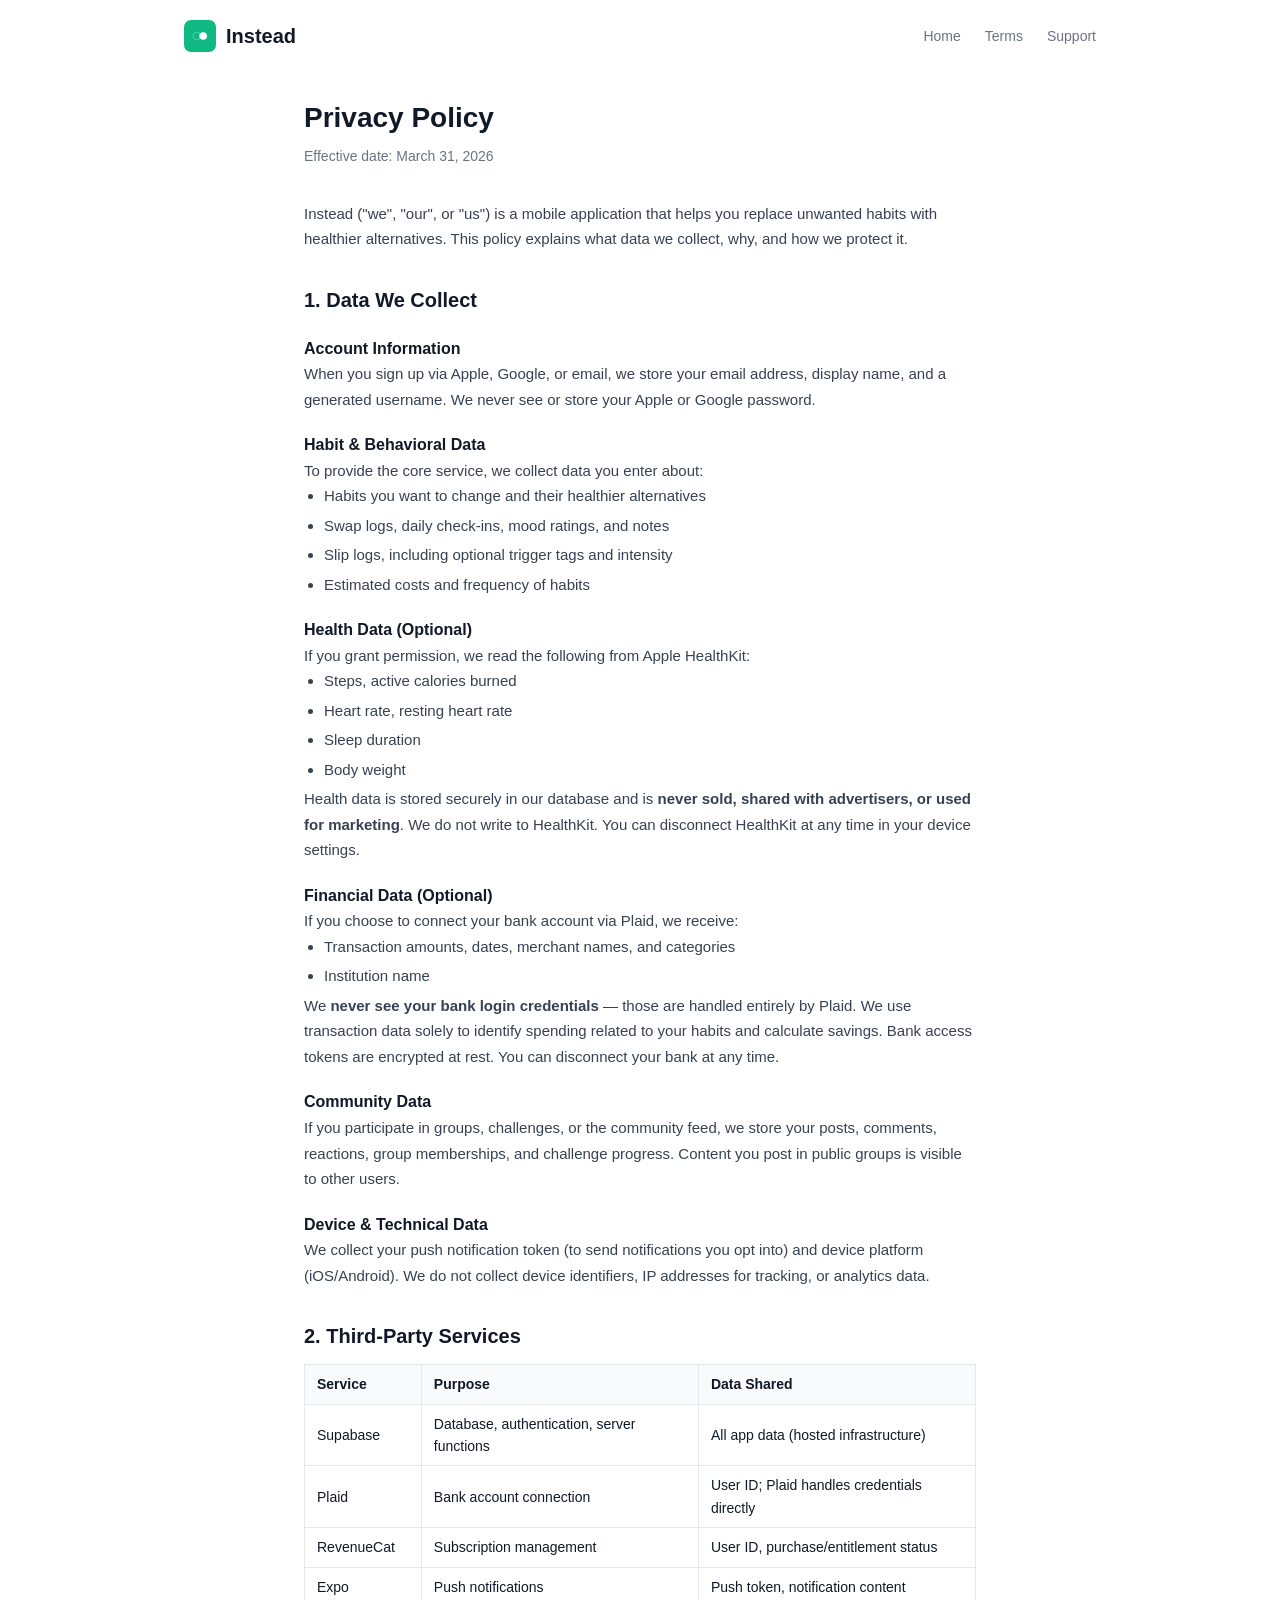
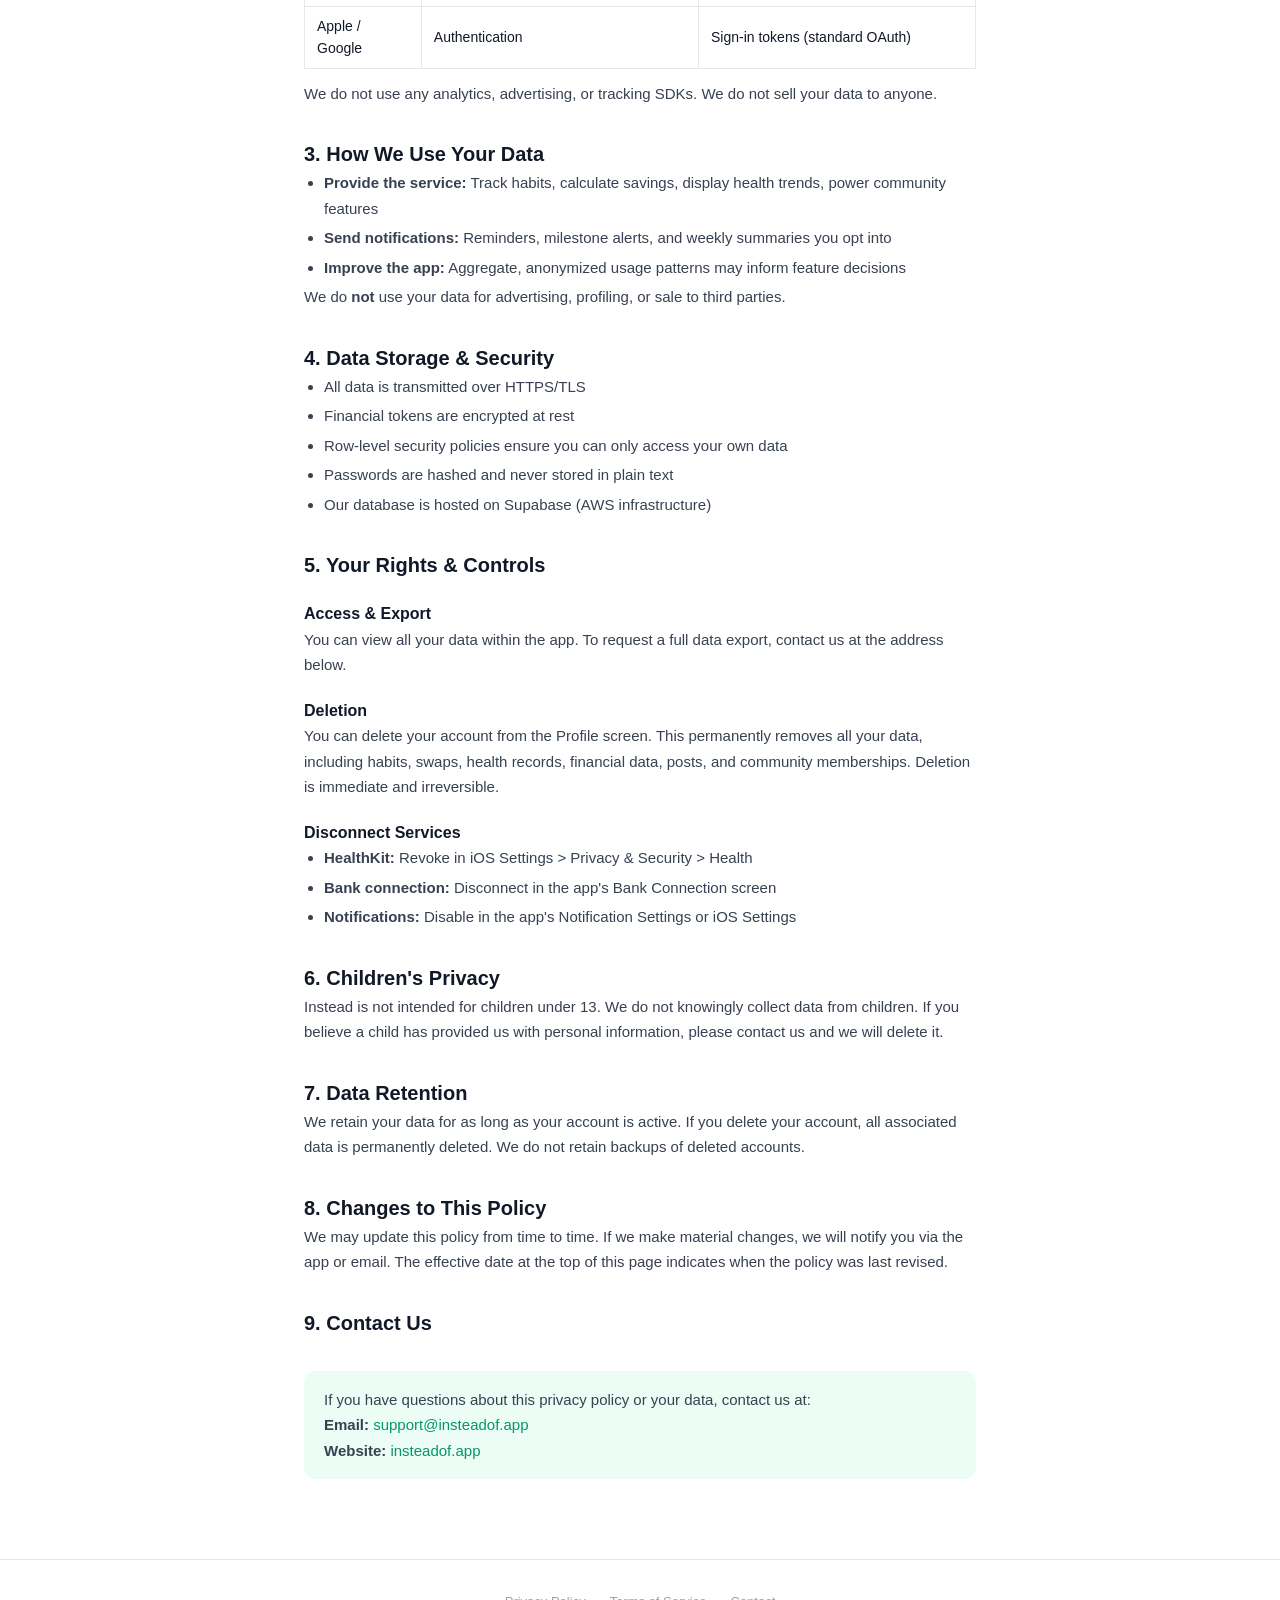
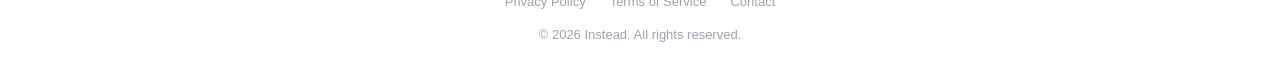
==== privacy.html @ 3264bbea "Initial landing page, privacy policy, and terms of service Static site for insteadof.app with: - Lan" ====
<!DOCTYPE html>
<html lang="en">
<head>
  <meta charset="UTF-8">
  <meta name="viewport" content="width=device-width, initial-scale=1.0">
  <title>Privacy Policy - Instead</title>
  <link rel="stylesheet" href="style.css">
  <link rel="icon" href="data:image/svg+xml,<svg xmlns='http://www.w3.org/2000/svg' viewBox='0 0 100 100'><rect width='100' height='100' rx='22' fill='%2310b981'/><circle cx='40' cy='50' r='12' fill='none' stroke='white' stroke-width='2.2' opacity='.4'/><circle cx='60' cy='50' r='12' fill='white'/></svg>">
</head>
<body>

<nav>
  <a href="/" class="logo">
    <svg width="32" height="32" viewBox="0 0 1024 1024">
      <rect width="1024" height="1024" rx="225" fill="#10b981"/>
      <circle cx="410" cy="512" r="122" fill="none" stroke="white" stroke-width="22" opacity="0.4"/>
      <circle cx="614" cy="512" r="122" fill="white"/>
    </svg>
    Instead
  </a>
  <div class="links">
    <a href="/">Home</a>
    <a href="/terms">Terms</a>
    <a href="mailto:support@insteadof.app">Support</a>
  </div>
</nav>

<div class="legal">

<h1>Privacy Policy</h1>
<p class="effective">Effective date: March 31, 2026</p>

<p>Instead ("we", "our", or "us") is a mobile application that helps you replace unwanted habits with healthier alternatives. This policy explains what data we collect, why, and how we protect it.</p>

<h2>1. Data We Collect</h2>

<h3>Account Information</h3>
<p>When you sign up via Apple, Google, or email, we store your email address, display name, and a generated username. We never see or store your Apple or Google password.</p>

<h3>Habit & Behavioral Data</h3>
<p>To provide the core service, we collect data you enter about:</p>
<ul>
  <li>Habits you want to change and their healthier alternatives</li>
  <li>Swap logs, daily check-ins, mood ratings, and notes</li>
  <li>Slip logs, including optional trigger tags and intensity</li>
  <li>Estimated costs and frequency of habits</li>
</ul>

<h3>Health Data (Optional)</h3>
<p>If you grant permission, we read the following from Apple HealthKit:</p>
<ul>
  <li>Steps, active calories burned</li>
  <li>Heart rate, resting heart rate</li>
  <li>Sleep duration</li>
  <li>Body weight</li>
</ul>
<p>Health data is stored securely in our database and is <strong>never sold, shared with advertisers, or used for marketing</strong>. We do not write to HealthKit. You can disconnect HealthKit at any time in your device settings.</p>

<h3>Financial Data (Optional)</h3>
<p>If you choose to connect your bank account via Plaid, we receive:</p>
<ul>
  <li>Transaction amounts, dates, merchant names, and categories</li>
  <li>Institution name</li>
</ul>
<p>We <strong>never see your bank login credentials</strong> &mdash; those are handled entirely by Plaid. We use transaction data solely to identify spending related to your habits and calculate savings. Bank access tokens are encrypted at rest. You can disconnect your bank at any time.</p>

<h3>Community Data</h3>
<p>If you participate in groups, challenges, or the community feed, we store your posts, comments, reactions, group memberships, and challenge progress. Content you post in public groups is visible to other users.</p>

<h3>Device & Technical Data</h3>
<p>We collect your push notification token (to send notifications you opt into) and device platform (iOS/Android). We do not collect device identifiers, IP addresses for tracking, or analytics data.</p>

<h2>2. Third-Party Services</h2>

<table>
  <tr><th>Service</th><th>Purpose</th><th>Data Shared</th></tr>
  <tr><td>Supabase</td><td>Database, authentication, server functions</td><td>All app data (hosted infrastructure)</td></tr>
  <tr><td>Plaid</td><td>Bank account connection</td><td>User ID; Plaid handles credentials directly</td></tr>
  <tr><td>RevenueCat</td><td>Subscription management</td><td>User ID, purchase/entitlement status</td></tr>
  <tr><td>Expo</td><td>Push notifications</td><td>Push token, notification content</td></tr>
  <tr><td>Apple / Google</td><td>Authentication</td><td>Sign-in tokens (standard OAuth)</td></tr>
</table>

<p>We do not use any analytics, advertising, or tracking SDKs. We do not sell your data to anyone.</p>

<h2>3. How We Use Your Data</h2>
<ul>
  <li><strong>Provide the service:</strong> Track habits, calculate savings, display health trends, power community features</li>
  <li><strong>Send notifications:</strong> Reminders, milestone alerts, and weekly summaries you opt into</li>
  <li><strong>Improve the app:</strong> Aggregate, anonymized usage patterns may inform feature decisions</li>
</ul>
<p>We do <strong>not</strong> use your data for advertising, profiling, or sale to third parties.</p>

<h2>4. Data Storage & Security</h2>
<ul>
  <li>All data is transmitted over HTTPS/TLS</li>
  <li>Financial tokens are encrypted at rest</li>
  <li>Row-level security policies ensure you can only access your own data</li>
  <li>Passwords are hashed and never stored in plain text</li>
  <li>Our database is hosted on Supabase (AWS infrastructure)</li>
</ul>

<h2>5. Your Rights & Controls</h2>

<h3>Access & Export</h3>
<p>You can view all your data within the app. To request a full data export, contact us at the address below.</p>

<h3>Deletion</h3>
<p>You can delete your account from the Profile screen. This permanently removes all your data, including habits, swaps, health records, financial data, posts, and community memberships. Deletion is immediate and irreversible.</p>

<h3>Disconnect Services</h3>
<ul>
  <li><strong>HealthKit:</strong> Revoke in iOS Settings &gt; Privacy &amp; Security &gt; Health</li>
  <li><strong>Bank connection:</strong> Disconnect in the app's Bank Connection screen</li>
  <li><strong>Notifications:</strong> Disable in the app's Notification Settings or iOS Settings</li>
</ul>

<h2>6. Children's Privacy</h2>
<p>Instead is not intended for children under 13. We do not knowingly collect data from children. If you believe a child has provided us with personal information, please contact us and we will delete it.</p>

<h2>7. Data Retention</h2>
<p>We retain your data for as long as your account is active. If you delete your account, all associated data is permanently deleted. We do not retain backups of deleted accounts.</p>

<h2>8. Changes to This Policy</h2>
<p>We may update this policy from time to time. If we make material changes, we will notify you via the app or email. The effective date at the top of this page indicates when the policy was last revised.</p>

<h2>9. Contact Us</h2>
<div class="contact-box">
  <p>If you have questions about this privacy policy or your data, contact us at:</p>
  <p><strong>Email:</strong> <a href="mailto:support@insteadof.app">support@insteadof.app</a></p>
  <p><strong>Website:</strong> <a href="https://insteadof.app">insteadof.app</a></p>
</div>

</div>

<footer>
  <div class="links">
    <a href="/privacy">Privacy Policy</a>
    <a href="/terms">Terms of Service</a>
    <a href="mailto:support@insteadof.app">Contact</a>
  </div>
  <p>&copy; 2026 Instead. All rights reserved.</p>
</footer>

</body>
</html>
---- style.css ----
:root {
  --emerald-50: #ecfdf5;
  --emerald-100: #d1fae5;
  --emerald-500: #10b981;
  --emerald-600: #059669;
  --emerald-700: #047857;
  --emerald-900: #064e3b;
  --gray-50: #f9fafb;
  --gray-100: #f3f4f6;
  --gray-200: #e5e7eb;
  --gray-400: #9ca3af;
  --gray-500: #6b7280;
  --gray-700: #374151;
  --gray-900: #111827;
}

* { margin: 0; padding: 0; box-sizing: border-box; }

body {
  font-family: -apple-system, BlinkMacSystemFont, 'Segoe UI', Roboto, sans-serif;
  color: var(--gray-900);
  line-height: 1.6;
  -webkit-font-smoothing: antialiased;
}

a { color: var(--emerald-600); text-decoration: none; }
a:hover { text-decoration: underline; }

/* ─── Nav ─────────────────────────────────────────── */
nav {
  display: flex;
  align-items: center;
  justify-content: space-between;
  max-width: 960px;
  margin: 0 auto;
  padding: 20px 24px;
}
nav .logo {
  display: flex;
  align-items: center;
  gap: 10px;
  font-size: 20px;
  font-weight: 700;
  color: var(--gray-900);
  text-decoration: none;
}
nav .links {
  display: flex;
  gap: 24px;
}
nav .links a {
  font-size: 14px;
  color: var(--gray-500);
}
nav .links a:hover { color: var(--gray-900); text-decoration: none; }

/* ─── Hero ────────────────────────────────────────── */
.hero {
  text-align: center;
  padding: 80px 24px 60px;
  max-width: 640px;
  margin: 0 auto;
}
.hero h1 {
  font-size: 48px;
  font-weight: 800;
  letter-spacing: -0.02em;
  line-height: 1.1;
  margin-bottom: 20px;
}
.hero h1 span { color: var(--emerald-500); }
.hero p {
  font-size: 20px;
  color: var(--gray-500);
  margin-bottom: 40px;
  line-height: 1.5;
}
.hero .badge {
  display: inline-block;
  margin-top: 8px;
}
.hero .badge img {
  height: 54px;
}

/* ─── Features ────────────────────────────────────── */
.features {
  max-width: 960px;
  margin: 0 auto;
  padding: 60px 24px;
  display: grid;
  grid-template-columns: repeat(auto-fit, minmax(260px, 1fr));
  gap: 24px;
}
.feature-card {
  background: white;
  border: 1px solid var(--gray-200);
  border-radius: 16px;
  padding: 28px;
}
.feature-card .icon {
  width: 44px;
  height: 44px;
  border-radius: 12px;
  background: var(--emerald-50);
  display: flex;
  align-items: center;
  justify-content: center;
  font-size: 22px;
  margin-bottom: 16px;
}
.feature-card h3 {
  font-size: 17px;
  font-weight: 700;
  margin-bottom: 6px;
}
.feature-card p {
  font-size: 14px;
  color: var(--gray-500);
  line-height: 1.5;
}

/* ─── Stats ───────────────────────────────────────── */
.stats {
  background: var(--emerald-900);
  padding: 48px 24px;
  text-align: center;
}
.stats-grid {
  max-width: 640px;
  margin: 0 auto;
  display: flex;
  justify-content: space-around;
}
.stat h2 {
  font-size: 36px;
  font-weight: 800;
  color: var(--emerald-500);
}
.stat p {
  font-size: 14px;
  color: rgba(255,255,255,0.6);
  margin-top: 4px;
}

/* ─── CTA ─────────────────────────────────────────── */
.cta {
  text-align: center;
  padding: 80px 24px;
  max-width: 520px;
  margin: 0 auto;
}
.cta h2 {
  font-size: 32px;
  font-weight: 800;
  margin-bottom: 12px;
}
.cta p {
  font-size: 16px;
  color: var(--gray-500);
  margin-bottom: 32px;
}

/* ─── Footer ──────────────────────────────────────── */
footer {
  border-top: 1px solid var(--gray-200);
  padding: 32px 24px;
  text-align: center;
  font-size: 13px;
  color: var(--gray-400);
}
footer a { color: var(--gray-400); }
footer a:hover { color: var(--gray-700); }
footer .links { display: flex; justify-content: center; gap: 24px; margin-bottom: 12px; }

/* ─── Legal pages ─────────────────────────────────── */
.legal {
  max-width: 720px;
  margin: 0 auto;
  padding: 24px 24px 80px;
}
.legal h1 { font-size: 28px; margin-bottom: 4px; }
.legal .effective { font-size: 14px; color: var(--gray-500); margin-bottom: 32px; }
.legal h2 { font-size: 20px; margin-top: 32px; }
.legal h3 { font-size: 16px; margin-top: 20px; }
.legal p, .legal li { font-size: 15px; color: var(--gray-700); line-height: 1.7; }
.legal ul { padding-left: 20px; }
.legal li { margin-bottom: 4px; }
.legal table { width: 100%; border-collapse: collapse; margin: 12px 0; font-size: 14px; }
.legal th, .legal td { text-align: left; padding: 8px 12px; border: 1px solid var(--gray-200); }
.legal th { background: var(--gray-50); font-weight: 600; }
.legal .contact-box {
  background: var(--emerald-50);
  border-radius: 12px;
  padding: 16px 20px;
  margin-top: 32px;
}

/* ─── Responsive ──────────────────────────────────── */
@media (max-width: 640px) {
  .hero h1 { font-size: 32px; }
  .hero p { font-size: 17px; }
  .stats-grid { flex-direction: column; gap: 24px; }
}
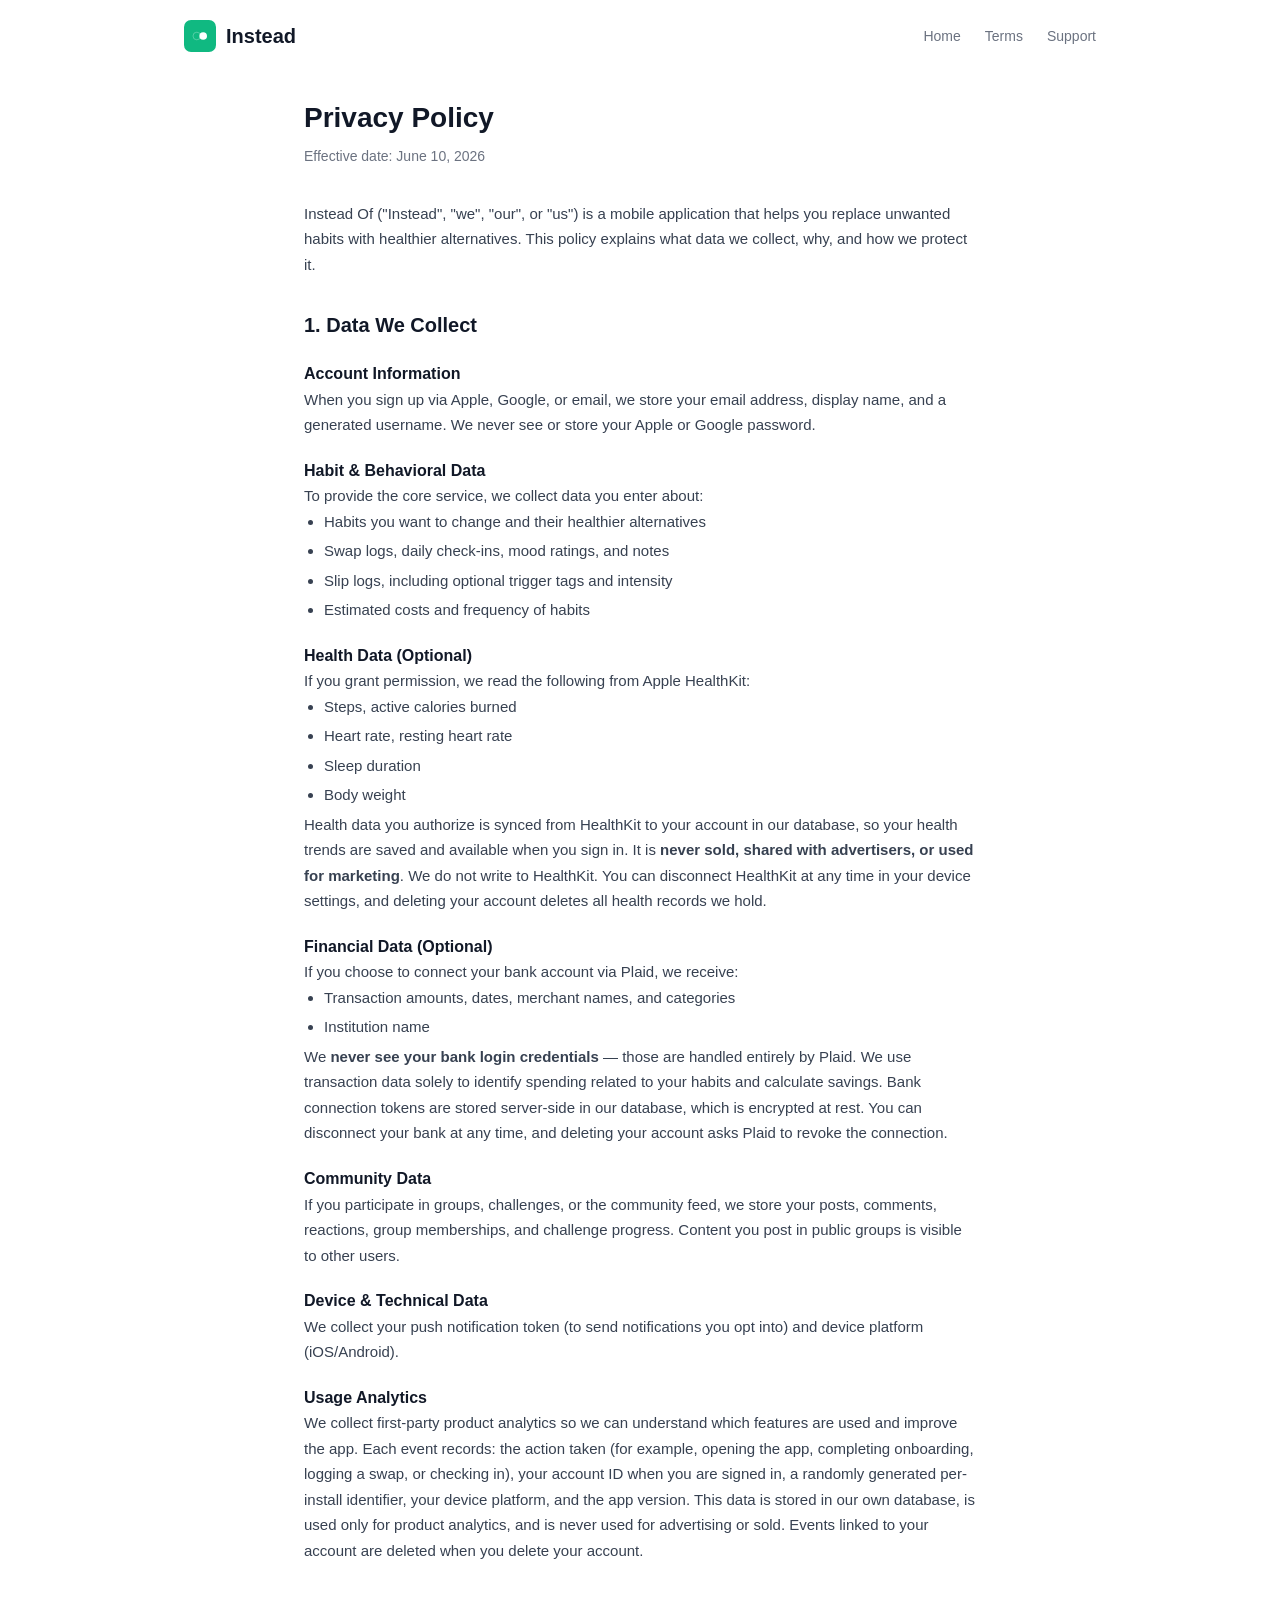
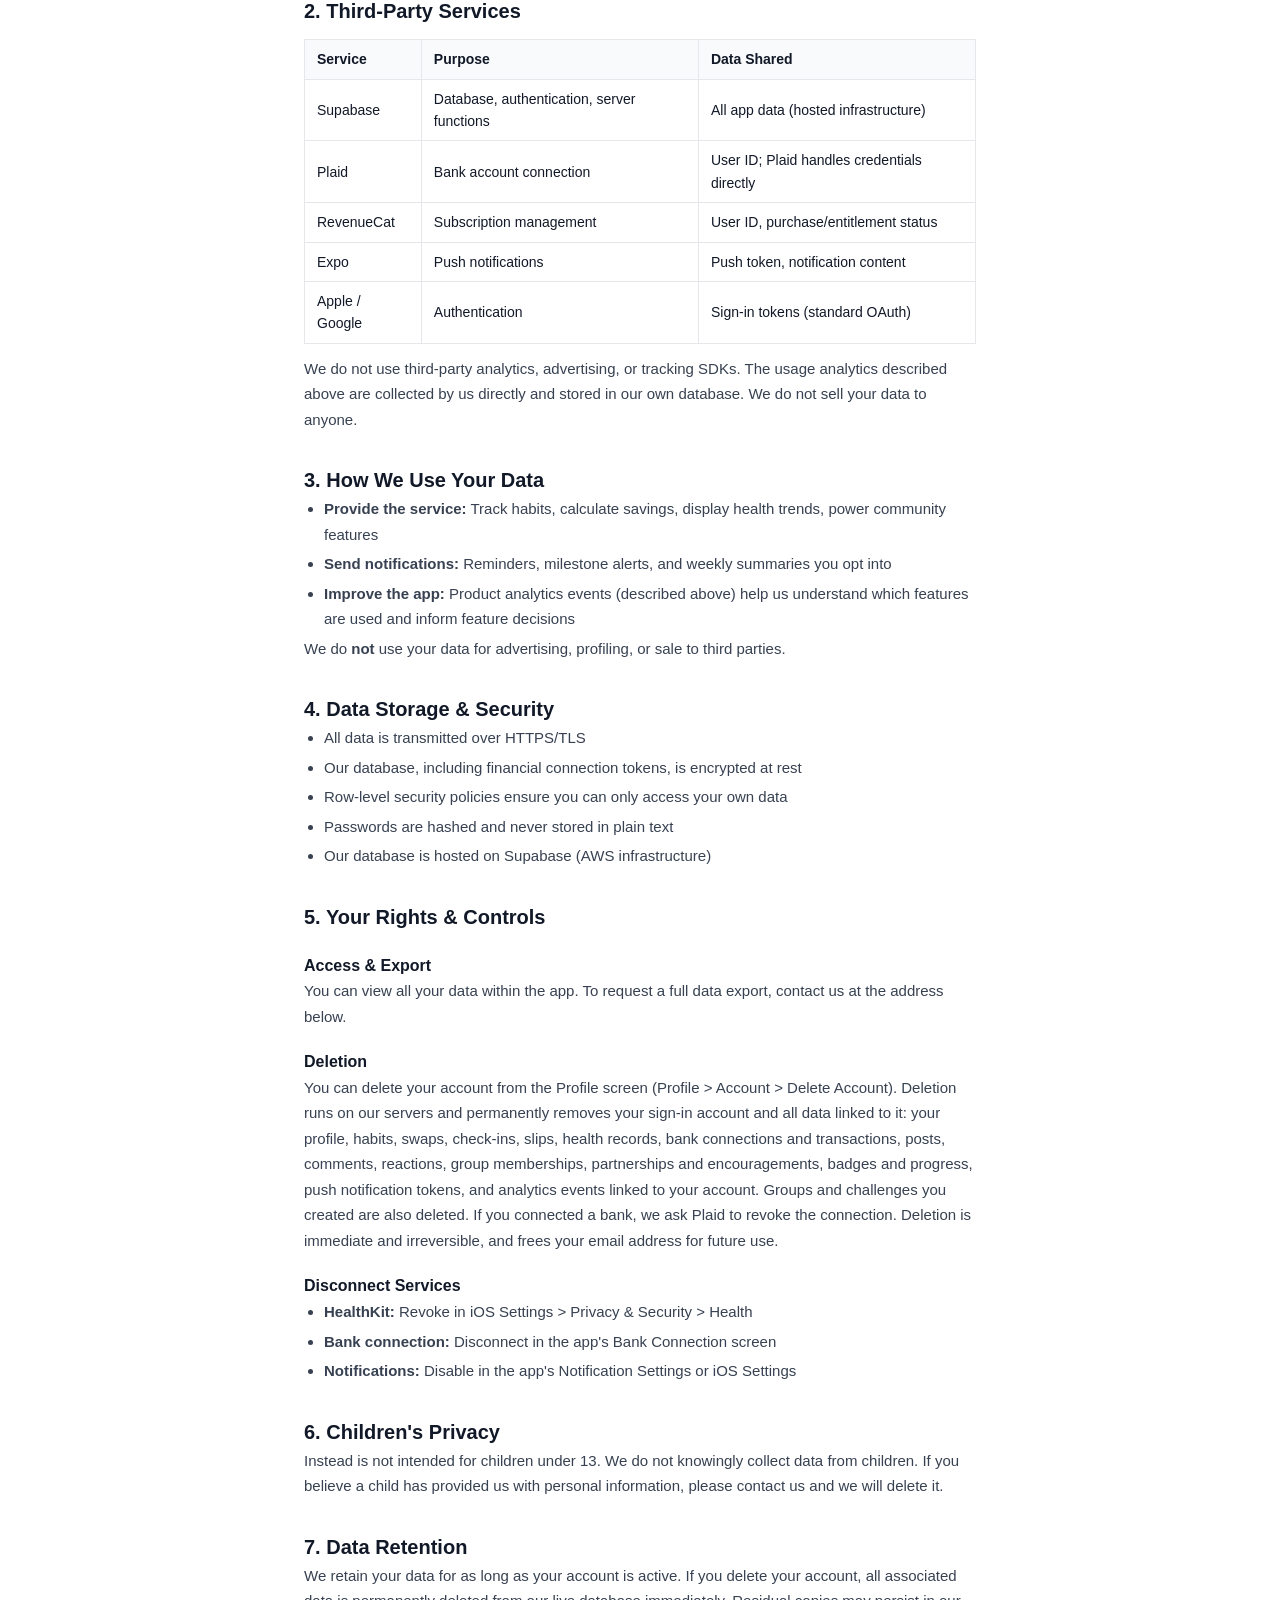
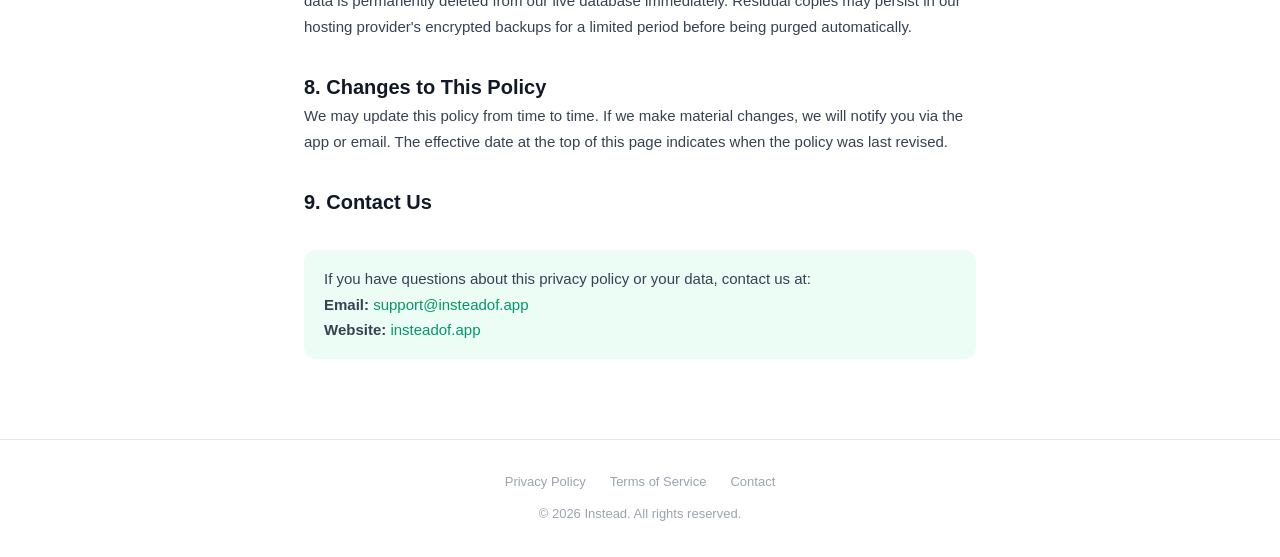
==== commit 6aec730b: "Update privacy policy: analytics disclosure, health data sync, server-side deletion Aligns the site " ====
--- a/privacy.html
+++ b/privacy.html
@@ -28,9 +28,9 @@
 <div class="legal">
 
 <h1>Privacy Policy</h1>
-<p class="effective">Effective date: March 31, 2026</p>
+<p class="effective">Effective date: June 10, 2026</p>
 
-<p>Instead ("we", "our", or "us") is a mobile application that helps you replace unwanted habits with healthier alternatives. This policy explains what data we collect, why, and how we protect it.</p>
+<p>Instead Of ("Instead", "we", "our", or "us") is a mobile application that helps you replace unwanted habits with healthier alternatives. This policy explains what data we collect, why, and how we protect it.</p>
 
 <h2>1. Data We Collect</h2>
 
@@ -54,7 +54,7 @@
   <li>Sleep duration</li>
   <li>Body weight</li>
 </ul>
-<p>Health data is stored securely in our database and is <strong>never sold, shared with advertisers, or used for marketing</strong>. We do not write to HealthKit. You can disconnect HealthKit at any time in your device settings.</p>
+<p>Health data you authorize is synced from HealthKit to your account in our database, so your health trends are saved and available when you sign in. It is <strong>never sold, shared with advertisers, or used for marketing</strong>. We do not write to HealthKit. You can disconnect HealthKit at any time in your device settings, and deleting your account deletes all health records we hold.</p>
 
 <h3>Financial Data (Optional)</h3>
 <p>If you choose to connect your bank account via Plaid, we receive:</p>
@@ -62,13 +62,16 @@
   <li>Transaction amounts, dates, merchant names, and categories</li>
   <li>Institution name</li>
 </ul>
-<p>We <strong>never see your bank login credentials</strong> &mdash; those are handled entirely by Plaid. We use transaction data solely to identify spending related to your habits and calculate savings. Bank access tokens are encrypted at rest. You can disconnect your bank at any time.</p>
+<p>We <strong>never see your bank login credentials</strong> &mdash; those are handled entirely by Plaid. We use transaction data solely to identify spending related to your habits and calculate savings. Bank connection tokens are stored server-side in our database, which is encrypted at rest. You can disconnect your bank at any time, and deleting your account asks Plaid to revoke the connection.</p>
 
 <h3>Community Data</h3>
 <p>If you participate in groups, challenges, or the community feed, we store your posts, comments, reactions, group memberships, and challenge progress. Content you post in public groups is visible to other users.</p>
 
 <h3>Device & Technical Data</h3>
-<p>We collect your push notification token (to send notifications you opt into) and device platform (iOS/Android). We do not collect device identifiers, IP addresses for tracking, or analytics data.</p>
+<p>We collect your push notification token (to send notifications you opt into) and device platform (iOS/Android).</p>
+
+<h3>Usage Analytics</h3>
+<p>We collect first-party product analytics so we can understand which features are used and improve the app. Each event records: the action taken (for example, opening the app, completing onboarding, logging a swap, or checking in), your account ID when you are signed in, a randomly generated per-install identifier, your device platform, and the app version. This data is stored in our own database, is used only for product analytics, and is never used for advertising or sold. Events linked to your account are deleted when you delete your account.</p>
 
 <h2>2. Third-Party Services</h2>
 
@@ -81,20 +84,20 @@
   <tr><td>Apple / Google</td><td>Authentication</td><td>Sign-in tokens (standard OAuth)</td></tr>
 </table>
 
-<p>We do not use any analytics, advertising, or tracking SDKs. We do not sell your data to anyone.</p>
+<p>We do not use third-party analytics, advertising, or tracking SDKs. The usage analytics described above are collected by us directly and stored in our own database. We do not sell your data to anyone.</p>
 
 <h2>3. How We Use Your Data</h2>
 <ul>
   <li><strong>Provide the service:</strong> Track habits, calculate savings, display health trends, power community features</li>
   <li><strong>Send notifications:</strong> Reminders, milestone alerts, and weekly summaries you opt into</li>
-  <li><strong>Improve the app:</strong> Aggregate, anonymized usage patterns may inform feature decisions</li>
+  <li><strong>Improve the app:</strong> Product analytics events (described above) help us understand which features are used and inform feature decisions</li>
 </ul>
 <p>We do <strong>not</strong> use your data for advertising, profiling, or sale to third parties.</p>
 
 <h2>4. Data Storage & Security</h2>
 <ul>
   <li>All data is transmitted over HTTPS/TLS</li>
-  <li>Financial tokens are encrypted at rest</li>
+  <li>Our database, including financial connection tokens, is encrypted at rest</li>
   <li>Row-level security policies ensure you can only access your own data</li>
   <li>Passwords are hashed and never stored in plain text</li>
   <li>Our database is hosted on Supabase (AWS infrastructure)</li>
@@ -106,7 +109,7 @@
 <p>You can view all your data within the app. To request a full data export, contact us at the address below.</p>
 
 <h3>Deletion</h3>
-<p>You can delete your account from the Profile screen. This permanently removes all your data, including habits, swaps, health records, financial data, posts, and community memberships. Deletion is immediate and irreversible.</p>
+<p>You can delete your account from the Profile screen (Profile &gt; Account &gt; Delete Account). Deletion runs on our servers and permanently removes your sign-in account and all data linked to it: your profile, habits, swaps, check-ins, slips, health records, bank connections and transactions, posts, comments, reactions, group memberships, partnerships and encouragements, badges and progress, push notification tokens, and analytics events linked to your account. Groups and challenges you created are also deleted. If you connected a bank, we ask Plaid to revoke the connection. Deletion is immediate and irreversible, and frees your email address for future use.</p>
 
 <h3>Disconnect Services</h3>
 <ul>
@@ -119,7 +122,7 @@
 <p>Instead is not intended for children under 13. We do not knowingly collect data from children. If you believe a child has provided us with personal information, please contact us and we will delete it.</p>
 
 <h2>7. Data Retention</h2>
-<p>We retain your data for as long as your account is active. If you delete your account, all associated data is permanently deleted. We do not retain backups of deleted accounts.</p>
+<p>We retain your data for as long as your account is active. If you delete your account, all associated data is permanently deleted from our live database immediately. Residual copies may persist in our hosting provider's encrypted backups for a limited period before being purged automatically.</p>
 
 <h2>8. Changes to This Policy</h2>
 <p>We may update this policy from time to time. If we make material changes, we will notify you via the app or email. The effective date at the top of this page indicates when the policy was last revised.</p>
